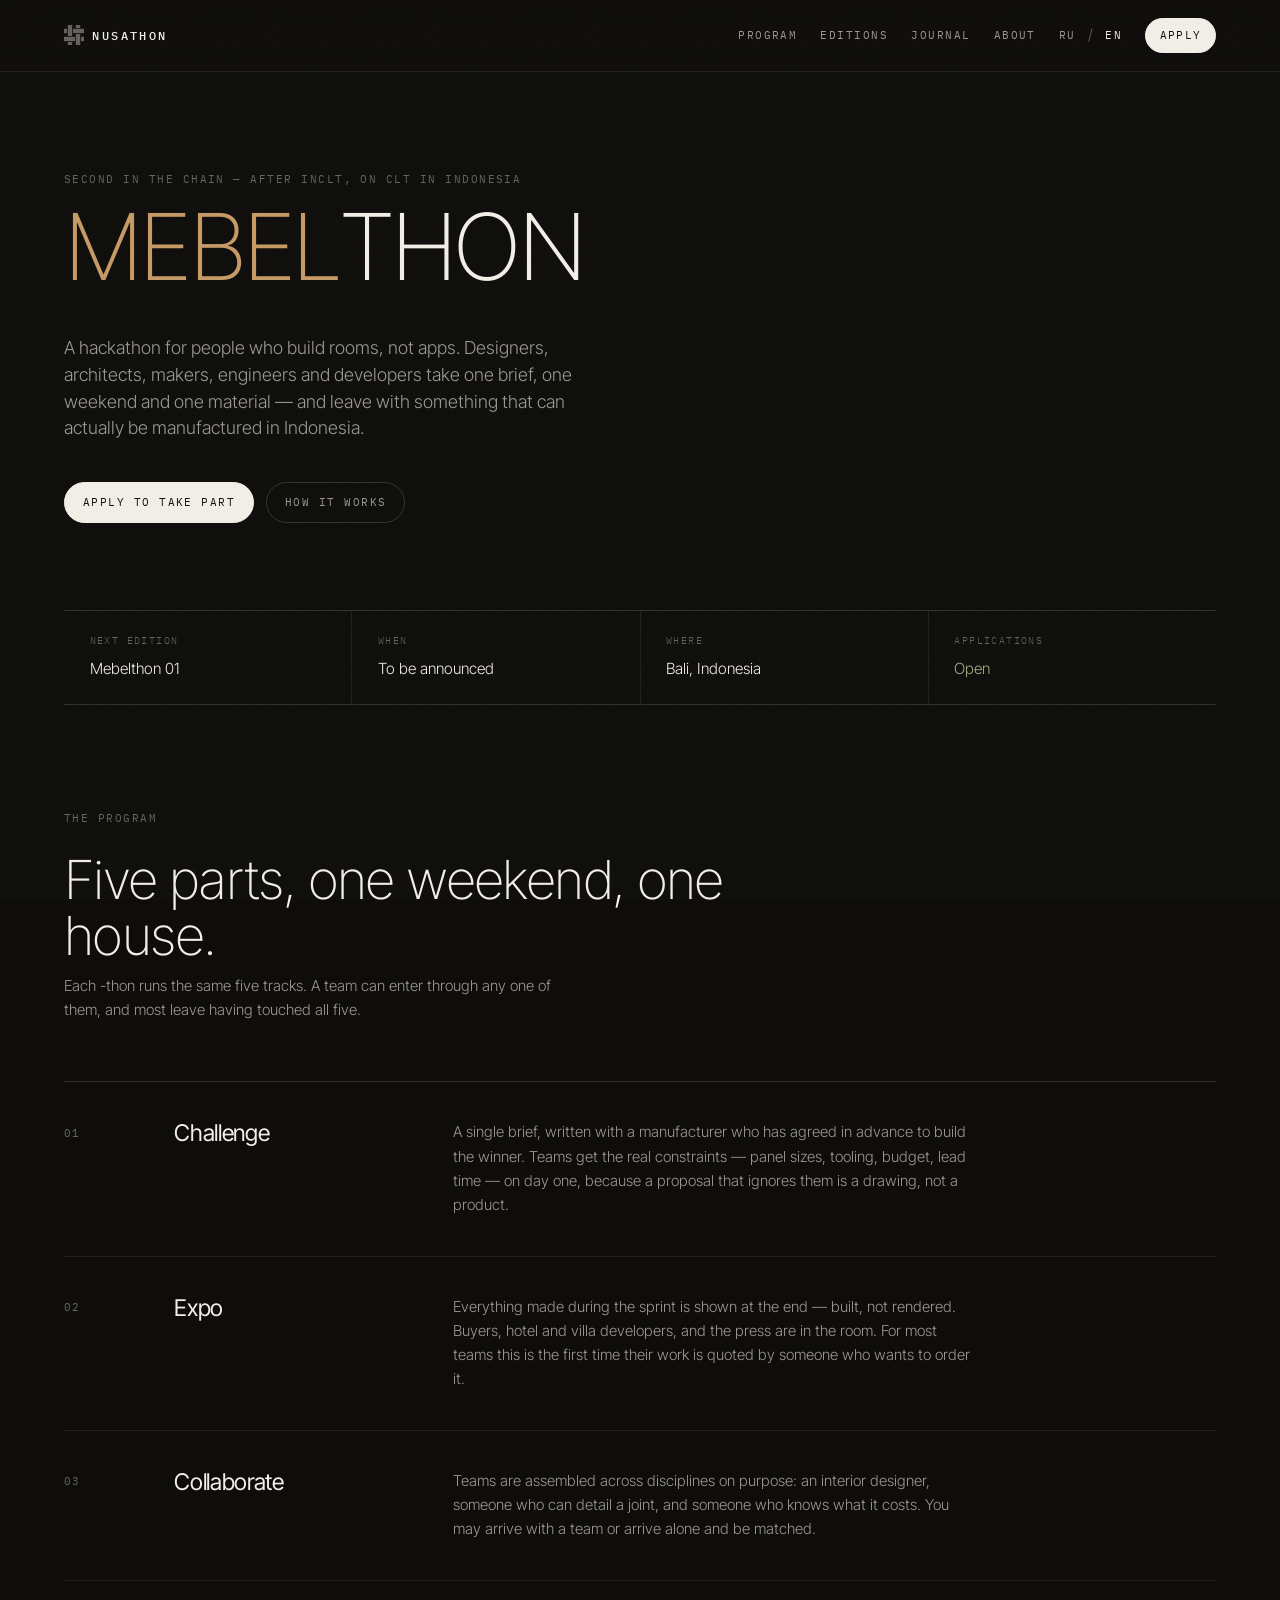
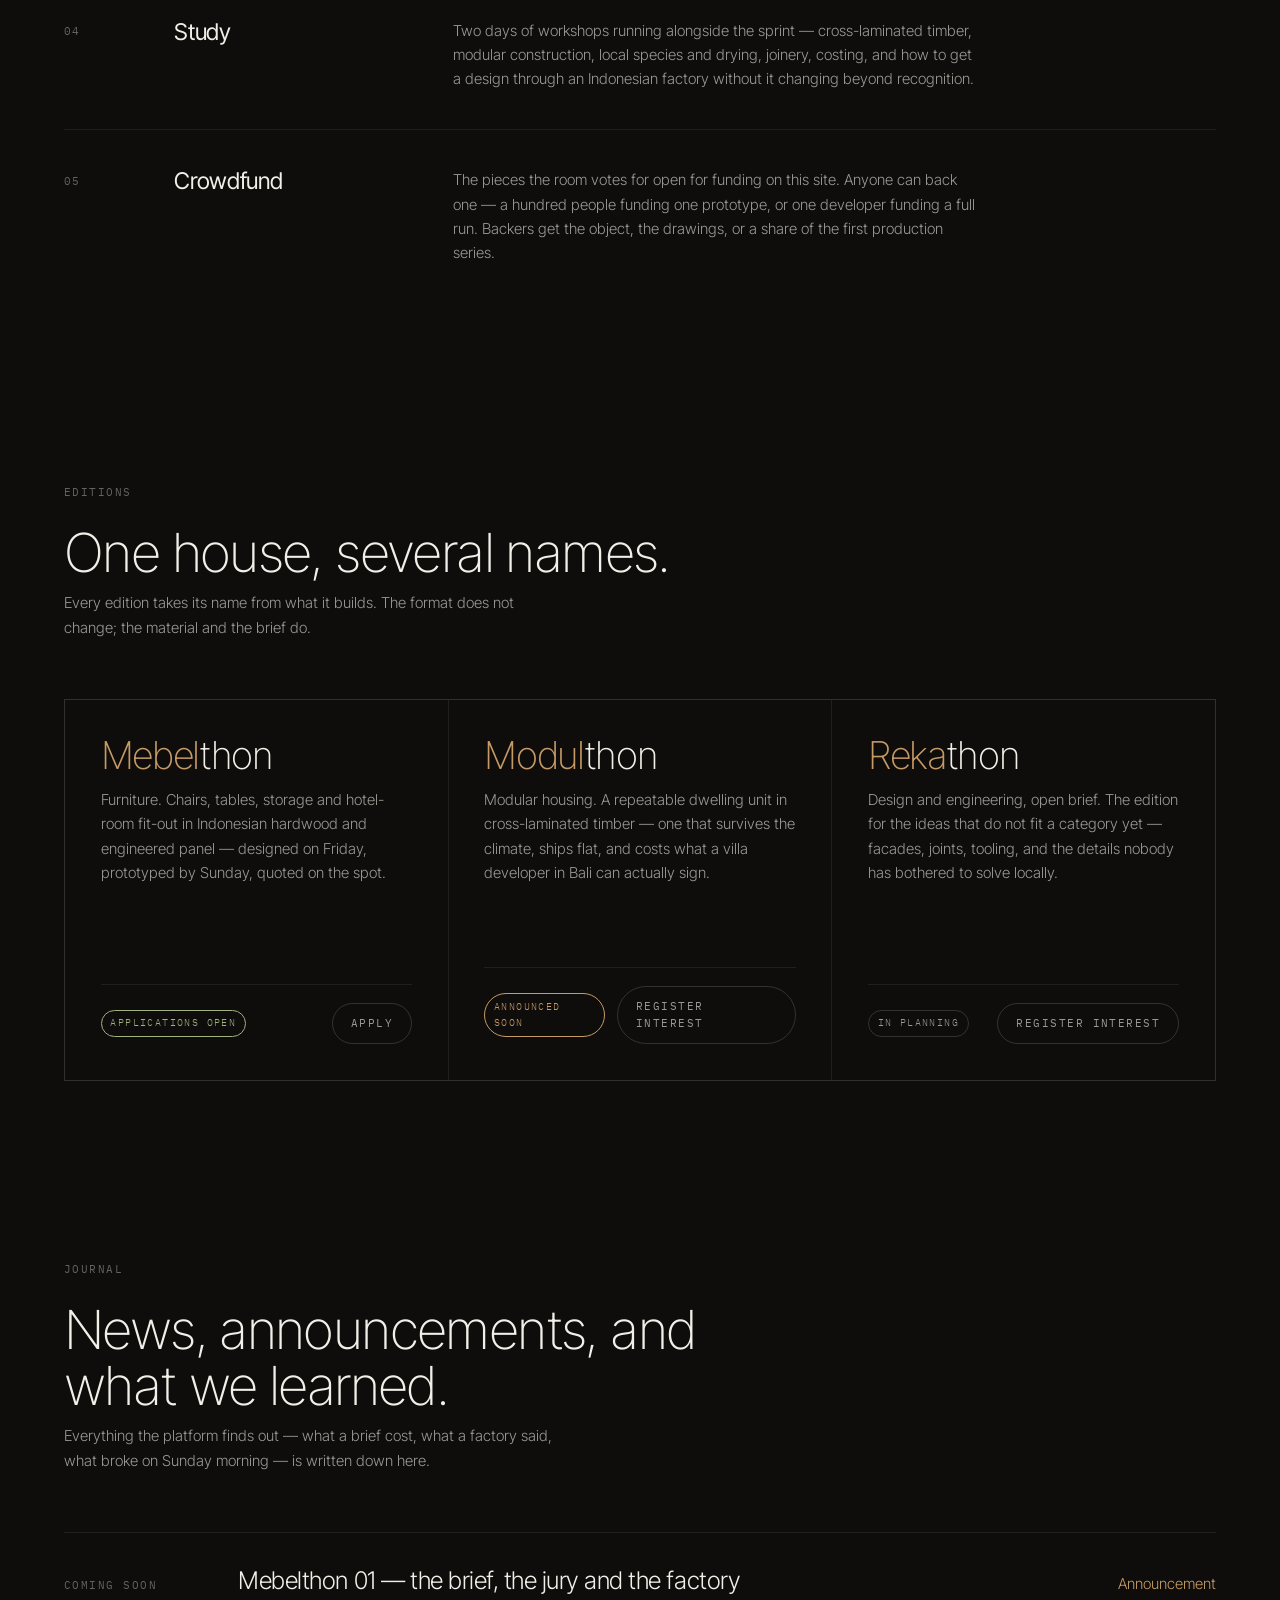
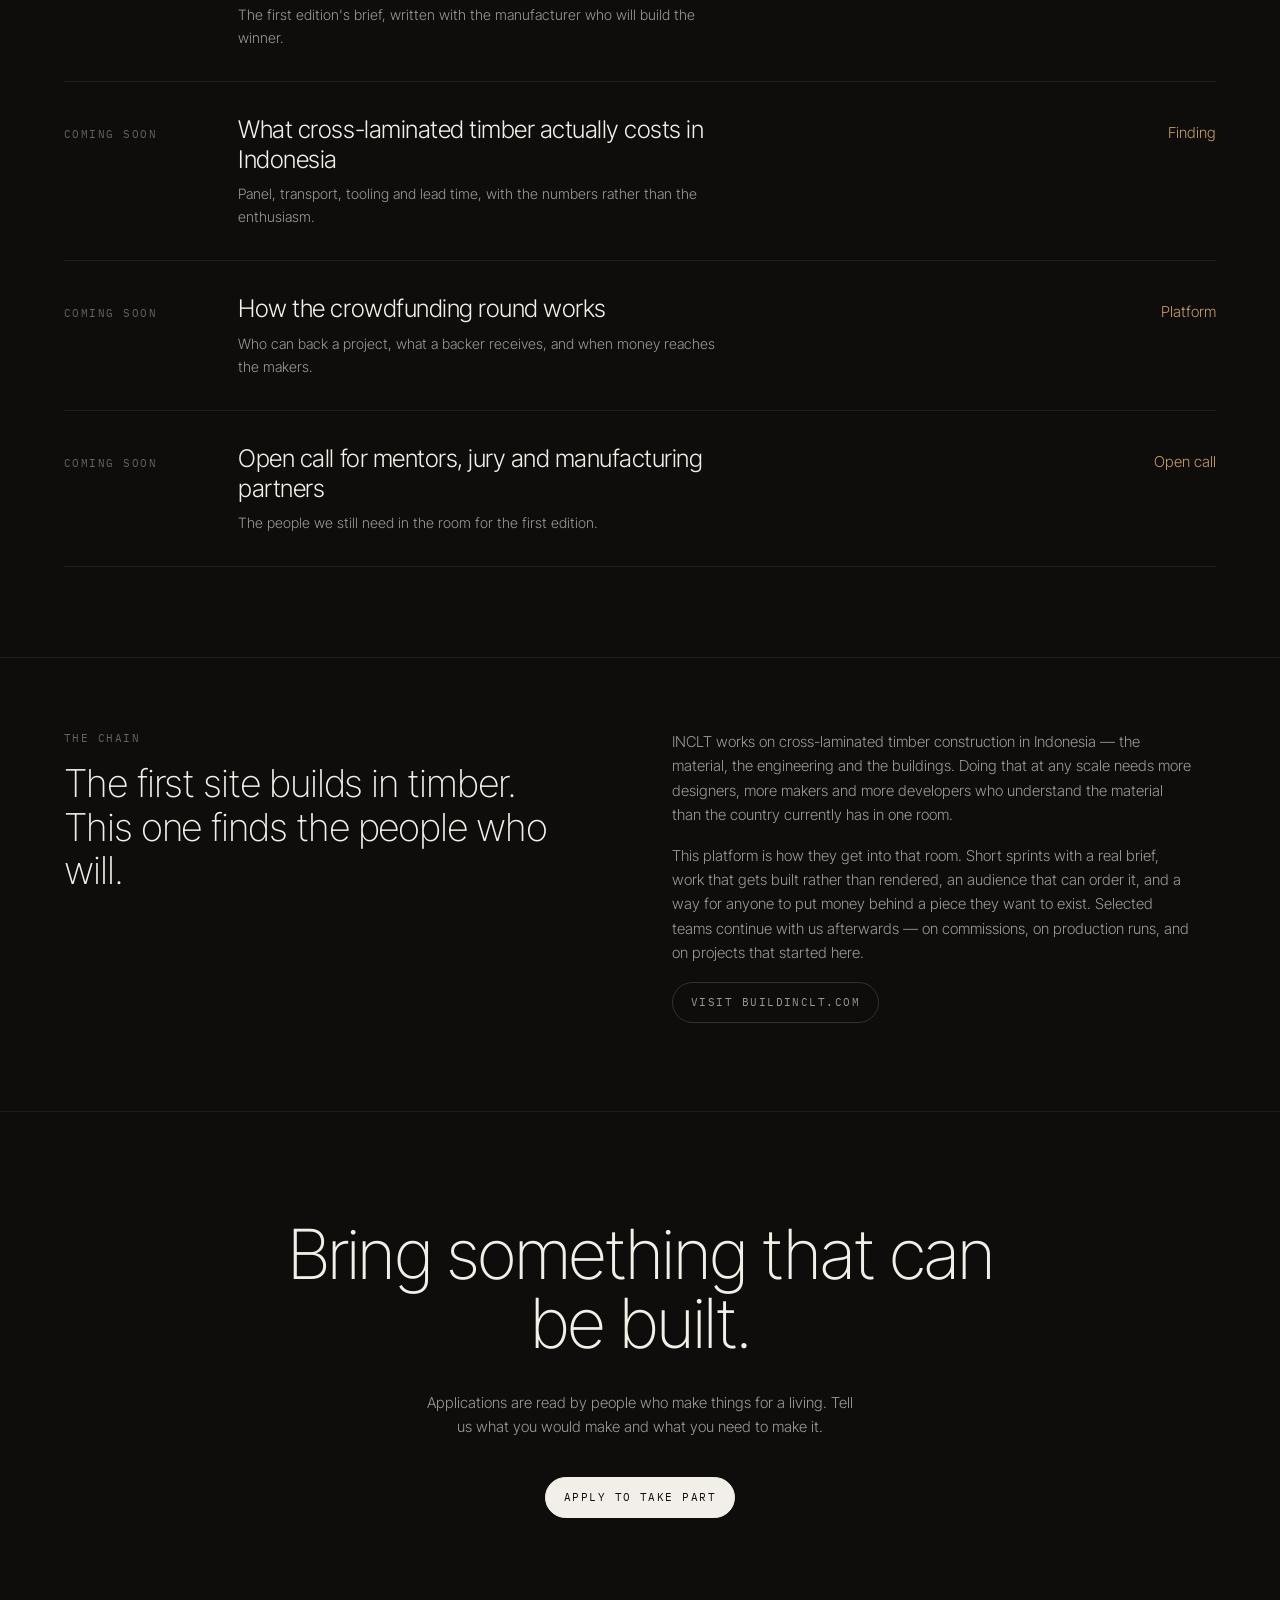
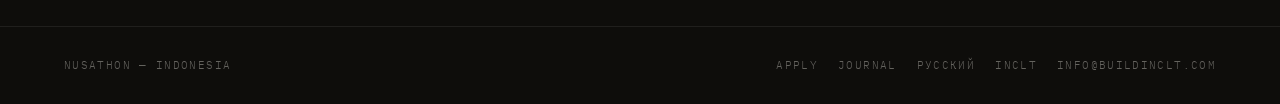
==== en/index.html @ 98cbd8c2 "Turn Nusathon into the portal, in Russian, on black The site stops being one event's landing page an" ====
<!doctype html>
<html lang="en">
<head>
<meta charset="utf-8">
<meta name="viewport" content="width=device-width, initial-scale=1">
<title>NUSATHON — build sprints for timber, furniture and modular housing in Indonesia</title>
<meta name="description" content="A platform where interior and exterior designers, architects, makers and developers meet for short, intense build sprints — Mebelthon, Modulthon, Rekathon — and crowdfund the winning ideas into production in Indonesia.">
<link rel="canonical" href="https://nusathon.com/en/">
<link rel="alternate" hreflang="ru" href="https://nusathon.com/">
<link rel="alternate" hreflang="en" href="https://nusathon.com/en/">
<meta property="og:locale" content="en_US">
<meta property="og:type" content="website">
<meta property="og:title" content="NUSATHON — build sprints for timber, furniture and modular housing in Indonesia">
<meta property="og:description" content="Challenge, expo, collaboration, study and crowdfunding, in one house. Second in the chain about CLT in Indonesia.">
<meta property="og:url" content="https://nusathon.com/en/">
<meta name="twitter:card" content="summary_large_image">
<link rel="icon" href="data:image/svg+xml,%3Csvg xmlns='http://www.w3.org/2000/svg' viewBox='0 0 100 100'%3E%3Crect width='100' height='100' fill='%230e0d0b'/%3E%3Cg fill='%23c69a65'%3E%3Crect x='0' y='19' width='15' height='22'/%3E%3Crect x='45' y='19' width='55' height='22'/%3E%3Crect x='0' y='59' width='55' height='22'/%3E%3Crect x='85' y='59' width='15' height='22'/%3E%3Crect x='19' y='0' width='22' height='55'/%3E%3Crect x='19' y='85' width='22' height='15'/%3E%3Crect x='59' y='0' width='22' height='15'/%3E%3Crect x='59' y='45' width='22' height='55'/%3E%3C/g%3E%3C/svg%3E">
<link rel="preconnect" href="https://fonts.googleapis.com">
<link rel="preconnect" href="https://fonts.gstatic.com" crossorigin>
<link rel="stylesheet" href="https://fonts.googleapis.com/css2?family=IBM+Plex+Mono:wght@400;500&family=Inter+Tight:wght@200;300;400&display=swap">
<link rel="stylesheet" href="../assets/style.css">
<script type="application/ld+json">
{
  "@context": "https://schema.org",
  "@type": "Organization",
  "name": "NUSATHON",
  "url": "https://nusathon.com/",
  "description": "Build sprints and a crowdfunding platform for timber, furniture and modular housing in Indonesia.",
  "areaServed": { "@type": "Country", "name": "Indonesia" }
}
</script>
</head>
<body>

<header class="head wrap">
  <a class="mark" href="./"><span class="mark__glyph" aria-hidden="true"></span><b>NUSATHON</b></a>
  <nav class="nav">
    <a href="#program">Program</a>
    <a href="#editions">Editions</a>
    <a href="#journal">Journal</a>
    <a href="#chain">About</a>
    <span class="langs"><a href="../">RU</a>&nbsp;/&nbsp;<a href="./" aria-current="page">EN</a></span>
    <a class="btn btn--solid" href="./apply.html">Apply</a>
  </nav>
</header>

<main>

  <section class="hero wrap limit">
    <span class="eyebrow">Second in the chain — after INCLT, on CLT in Indonesia</span>
    <h1 class="hero__title"><span class="hero__cycle" data-cycle>MEBEL</span>THON</h1>
    <p class="hero__lede">
      A hackathon for people who build rooms, not apps. Designers, architects,
      makers, engineers and developers take one brief, one weekend and one
      material — and leave with something that can actually be manufactured
      in Indonesia.
    </p>
    <div class="hero__acts">
      <a class="btn btn--solid" href="./apply.html">Apply to take part</a>
      <a class="btn btn--ghost" href="#program">How it works</a>
    </div>
  </section>

  <!-- Replace these four values before you publish. They are the only thing on
       the page a returning visitor checks, so a stale date costs more here than
       anywhere else on the site. -->
  <div class="wrap"><dl class="strip limit">
    <div><dt>Next edition</dt><dd>Mebelthon 01</dd></div>
    <div><dt>When</dt><dd>To be announced</dd></div>
    <div><dt>Where</dt><dd>Bali, Indonesia</dd></div>
    <div><dt>Applications</dt><dd class="live">Open</dd></div>
  </dl></div>

  <section class="sec wrap limit" id="program">
    <div class="sec__head">
      <span class="eyebrow">The program</span>
      <h2 class="sec__title">Five parts, one weekend, one house.</h2>
      <p class="sec__note">
        Each -thon runs the same five tracks. A team can enter through any one
        of them, and most leave having touched all five.
      </p>
    </div>

    <div class="rules">
      <article class="rule">
        <span class="rule__n">01</span>
        <h3 class="rule__name">Challenge</h3>
        <p class="rule__body">
          A single brief, written with a manufacturer who has agreed in advance
          to build the winner. Teams get the real constraints — panel sizes,
          tooling, budget, lead time — on day one, because a proposal that
          ignores them is a drawing, not a product.
        </p>
      </article>
      <article class="rule">
        <span class="rule__n">02</span>
        <h3 class="rule__name">Expo</h3>
        <p class="rule__body">
          Everything made during the sprint is shown at the end — built, not
          rendered. Buyers, hotel and villa developers, and the press are in the
          room. For most teams this is the first time their work is quoted by
          someone who wants to order it.
        </p>
      </article>
      <article class="rule">
        <span class="rule__n">03</span>
        <h3 class="rule__name">Collaborate</h3>
        <p class="rule__body">
          Teams are assembled across disciplines on purpose: an interior
          designer, someone who can detail a joint, and someone who knows what
          it costs. You may arrive with a team or arrive alone and be matched.
        </p>
      </article>
      <article class="rule">
        <span class="rule__n">04</span>
        <h3 class="rule__name">Study</h3>
        <p class="rule__body">
          Two days of workshops running alongside the sprint — cross-laminated
          timber, modular construction, local species and drying, joinery,
          costing, and how to get a design through an Indonesian factory
          without it changing beyond recognition.
        </p>
      </article>
      <article class="rule">
        <span class="rule__n">05</span>
        <h3 class="rule__name">Crowdfund</h3>
        <p class="rule__body">
          The pieces the room votes for open for funding on this site. Anyone
          can back one — a hundred people funding one prototype, or one
          developer funding a full run. Backers get the object, the drawings,
          or a share of the first production series.
        </p>
      </article>
    </div>
  </section>

  <section class="sec wrap limit" id="editions">
    <div class="sec__head">
      <span class="eyebrow">Editions</span>
      <h2 class="sec__title">One house, several names.</h2>
      <p class="sec__note">
        Every edition takes its name from what it builds. The format does not
        change; the material and the brief do.
      </p>
    </div>

    <div class="eds">
      <article class="ed">
        <h3 class="ed__name"><em>Mebel</em>thon</h3>
        <p class="ed__body">
          Furniture. Chairs, tables, storage and hotel-room fit-out in
          Indonesian hardwood and engineered panel — designed on Friday,
          prototyped by Sunday, quoted on the spot.
        </p>
        <div class="ed__foot">
          <span class="state state--open">Applications open</span>
          <a class="btn btn--ghost" href="./apply.html">Apply</a>
        </div>
      </article>

      <article class="ed">
        <h3 class="ed__name"><em>Modul</em>thon</h3>
        <p class="ed__body">
          Modular housing. A repeatable dwelling unit in cross-laminated timber
          — one that survives the climate, ships flat, and costs what a villa
          developer in Bali can actually sign.
        </p>
        <div class="ed__foot">
          <span class="state state--soon">Announced soon</span>
          <a class="btn btn--ghost" href="./apply.html">Register interest</a>
        </div>
      </article>

      <article class="ed">
        <h3 class="ed__name"><em>Reka</em>thon</h3>
        <p class="ed__body">
          Design and engineering, open brief. The edition for the ideas that do
          not fit a category yet — facades, joints, tooling, and the details
          nobody has bothered to solve locally.
        </p>
        <div class="ed__foot">
          <span class="state">In planning</span>
          <a class="btn btn--ghost" href="./apply.html">Register interest</a>
        </div>
      </article>
    </div>
  </section>

  <section class="sec wrap limit" id="journal">
    <div class="sec__head">
      <span class="eyebrow">Journal</span>
      <h2 class="sec__title">News, announcements, and what we learned.</h2>
      <p class="sec__note">
        Everything the platform finds out — what a brief cost, what a factory
        said, what broke on Sunday morning — is written down here.
      </p>
    </div>

    <!-- PLACEHOLDER ENTRIES. These are written to show the shape of the feed,
         not to report anything that happened. Replace every one of them with a
         real post before the site goes public. -->
    <div class="posts">
      <a class="post" href="#">
        <span class="post__date mono">Coming soon</span>
        <span>
          <h3 class="post__title">Mebelthon 01 — the brief, the jury and the factory</h3>
          <p class="post__sum">The first edition's brief, written with the manufacturer who will build the winner.</p>
        </span>
        <span class="post__tag">Announcement</span>
      </a>
      <a class="post" href="#">
        <span class="post__date mono">Coming soon</span>
        <span>
          <h3 class="post__title">What cross-laminated timber actually costs in Indonesia</h3>
          <p class="post__sum">Panel, transport, tooling and lead time, with the numbers rather than the enthusiasm.</p>
        </span>
        <span class="post__tag">Finding</span>
      </a>
      <a class="post" href="#">
        <span class="post__date mono">Coming soon</span>
        <span>
          <h3 class="post__title">How the crowdfunding round works</h3>
          <p class="post__sum">Who can back a project, what a backer receives, and when money reaches the makers.</p>
        </span>
        <span class="post__tag">Platform</span>
      </a>
      <a class="post" href="#">
        <span class="post__date mono">Coming soon</span>
        <span>
          <h3 class="post__title">Open call for mentors, jury and manufacturing partners</h3>
          <p class="post__sum">The people we still need in the room for the first edition.</p>
        </span>
        <span class="post__tag">Open call</span>
      </a>
    </div>
  </section>

  <section class="chain wrap limit" id="chain">
    <div>
      <span class="eyebrow">The chain</span>
      <p class="chain__q">
        The first site builds in timber. This one finds the people who will.
      </p>
    </div>
    <div>
      <p>
        INCLT works on cross-laminated timber construction in Indonesia — the
        material, the engineering and the buildings. Doing that at any scale
        needs more designers, more makers and more developers who understand
        the material than the country currently has in one room.
      </p>
      <p>
        This platform is how they get into that room. Short sprints with a real
        brief, work that gets built rather than rendered, an audience that can
        order it, and a way for anyone to put money behind a piece they want to
        exist. Selected teams continue with us afterwards — on commissions,
        on production runs, and on projects that started here.
      </p>
      <p><a class="btn btn--ghost" href="https://buildinclt.com" rel="noopener">Visit buildinclt.com</a></p>
    </div>
  </section>

  <section class="call wrap limit">
    <h2>Bring something that can be built.</h2>
    <p>
      Applications are read by people who make things for a living. Tell us what
      you would make and what you need to make it.
    </p>
    <a class="btn btn--solid" href="./apply.html">Apply to take part</a>
  </section>

</main>

<footer class="foot wrap limit">
  <span>NUSATHON — Indonesia</span>
  <nav>
    <a href="./apply.html">Apply</a>
    <a href="#journal">Journal</a>
    <a href="../">Русский</a>
    <a href="https://buildinclt.com" rel="noopener">INCLT</a>
    <a href="mailto:info@buildinclt.com">info@buildinclt.com</a>
  </nav>
</footer>

<script src="../assets/app.js" defer></script>
</body>
</html>
---- assets/style.css ----
/* =============================================================================
   NUSATHON — портал оператора CLT-панелей.

   Тёмная схема не ради моды: страница держится на фотографии материала и
   построек, а снимок на чёрном поле читается как в галерее — глазу не с чем
   его сравнивать, кроме него самого. Отсюда же скупость всего остального:
   одна древесная краска, волосяные линейки, никаких заливок и теней.

   Токены семантические: --ground это то, на чём лежит страница, --fg то, чем
   по нему написано. Инвертировать тему целиком — правка восьми значений
   здесь, а не поиск цветов по файлу.

   Сборки нет. Один файл обслуживает и русский портал, и английские страницы
   в /en/, поэтому компоненты именованы по роли, а не по странице.
   ========================================================================== */

:root {
  --ground:   #0e0d0b;   /* тёплый чёрный, не синий: рядом с деревом */
  --ground-2: #17150f;   /* подложка карточек и полос */
  --ground-3: #201d16;   /* наведение */
  --fg:       #f2efe8;
  --wood:     #c69a65;   /* та же краска, что у INCLT */
  --wood-2:   #8e613d;
  --leaf:     #9fb27f;

  --muted:    rgba(242, 239, 232, 0.62);
  --muted-2:  rgba(242, 239, 232, 0.38);
  --line:     rgba(242, 239, 232, 0.16);
  --line-2:   rgba(242, 239, 232, 0.08);

  --mono: "IBM Plex Mono", ui-monospace, SFMono-Regular, monospace;
  --sans: "Inter Tight", -apple-system, BlinkMacSystemFont, system-ui, sans-serif;

  --gut: clamp(20px, 5vw, 88px);
  --ease: cubic-bezier(0.22, 1, 0.36, 1);
}

*, *::before, *::after { box-sizing: border-box; }
[hidden] { display: none !important; }

html { scroll-behavior: smooth; }
@media (prefers-reduced-motion: reduce) { html { scroll-behavior: auto; } }

body {
  margin: 0;
  background: var(--ground);
  color: var(--fg);
  font-family: var(--sans);
  font-weight: 300;
  font-size: clamp(15px, 1.05vw, 17px);
  line-height: 1.62;
  -webkit-font-smoothing: antialiased;
  text-rendering: optimizeLegibility;
}

/* Зерно. На чёрном оно не текстура, а то, что мешает полю выглядеть
   напечатанным — ровно настолько, чтобы это не читалось как приём. */
body::after {
  content: "";
  position: fixed;
  inset: 0;
  z-index: 100;
  pointer-events: none;
  opacity: 0.035;
  background-image: url("data:image/svg+xml,%3Csvg xmlns='http://www.w3.org/2000/svg' width='160' height='160'%3E%3Cfilter id='n'%3E%3CfeTurbulence type='fractalNoise' baseFrequency='.8 .8' numOctaves='2' seed='11'/%3E%3C/filter%3E%3Crect width='100%25' height='100%25' filter='url(%23n)'/%3E%3C/svg%3E");
}

img { max-width: 100%; display: block; }
a { color: inherit; }
button, input, textarea, select { font: inherit; color: inherit; }
::selection { background: var(--wood); color: var(--ground); }
:focus-visible { outline: 2px solid var(--wood); outline-offset: 4px; }

/* ── общие атомы ────────────────────────────────────────────────────────── */

.mono, .eyebrow, .btn, .nav a, .kicker, .meta, .label, .rule__n, .langs a {
  font-family: var(--mono);
  font-size: 10.5px;
  font-weight: 400;
  letter-spacing: 0.14em;
  text-transform: uppercase;
}

.eyebrow { color: var(--muted-2); display: block; margin: 0 0 1.4em; }

.wrap { padding-inline: var(--gut); }
.limit { max-width: 1320px; margin-inline: auto; }

.btn {
  display: inline-flex;
  align-items: center;
  gap: 0.7em;
  padding: 1.05em 1.7em;
  border: 1px solid var(--fg);
  border-radius: 999px;
  background: none;
  color: var(--fg);
  text-decoration: none;
  cursor: pointer;
  transition: background 0.4s var(--ease), color 0.4s var(--ease),
              border-color 0.4s var(--ease), transform 0.4s var(--ease);
}
.btn:hover { transform: translateY(-2px); }
.btn--solid { background: var(--fg); color: var(--ground); }
.btn--solid:hover { background: var(--wood); border-color: var(--wood); color: var(--ground); }
.btn--ghost { border-color: var(--line); color: var(--muted); }
.btn--ghost:hover { border-color: var(--fg); color: var(--fg); }

/* ── шапка ──────────────────────────────────────────────────────────────── */

.head {
  position: sticky;
  top: 0;
  z-index: 50;
  display: flex;
  align-items: center;
  justify-content: space-between;
  gap: 24px;
  padding-block: 18px;
  background: color-mix(in srgb, var(--ground) 86%, transparent);
  backdrop-filter: blur(14px);
  border-bottom: 1px solid var(--line-2);
}

.mark {
  display: inline-flex;
  align-items: center;
  gap: 0.7em;
  text-decoration: none;
  font-family: var(--mono);
  font-size: 12px;
  letter-spacing: 0.2em;
  text-transform: uppercase;
}
/* Знак берёт цвет из текста через маску: сам файл раскрашивать не нужно, и
   один и тот же logo.svg работает на любом фоне. */
.mark__glyph {
  width: 20px;
  height: 20px;
  flex: none;
  background: currentColor;
  -webkit-mask: url("./logo.svg") center / contain no-repeat;
          mask: url("./logo.svg") center / contain no-repeat;
}
.mark b { font-weight: 500; }
.mark span { color: var(--muted-2); letter-spacing: 0.14em; }

.nav { display: flex; align-items: center; gap: clamp(12px, 1.8vw, 28px); }
.nav a { color: var(--muted); text-decoration: none; transition: color 0.3s var(--ease); }
.nav a:hover { color: var(--fg); }
.nav a.btn { padding: 0.75em 1.25em; }
.nav a.btn--solid { color: var(--ground); }
.nav a.btn--solid:hover { color: var(--ground); }
.nav a.btn--ghost:hover { color: var(--fg); }
@media (max-width: 860px) { .nav > a:not(.btn) { display: none; } }

.langs { display: inline-flex; align-items: center; gap: 0.55em; color: var(--muted-2); }
.langs a { text-decoration: none; }
.langs a[aria-current] { color: var(--fg); }

/* ── герой ──────────────────────────────────────────────────────────────── */

.hero { padding-block: clamp(56px, 11vh, 130px) clamp(44px, 8vh, 100px); }

.hero__title {
  margin: 0;
  font-weight: 200;
  font-size: clamp(38px, 7.2vw, 112px);
  line-height: 0.98;
  letter-spacing: -0.04em;
  max-width: 17ch;
}
.hero__title em { font-style: normal; color: var(--wood); }

/* Половина слова, которая меняется: -THON стоит, к нему приставляется всё
   остальное. */
.hero__cycle {
  display: inline-block;
  color: var(--wood);
  transition: opacity 0.4s var(--ease), transform 0.4s var(--ease);
}
.hero__cycle[data-out] { opacity: 0; transform: translateY(-0.12em); }

.hero__lede {
  max-width: 52ch;
  margin: clamp(26px, 3.6vw, 42px) 0 0;
  font-size: clamp(16px, 1.4vw, 21px);
  line-height: 1.5;
  color: var(--muted);
}
.hero__acts { display: flex; flex-wrap: wrap; gap: 12px; margin-top: clamp(26px, 3.2vw, 40px); }

/* ── полоса фактов и анонса ─────────────────────────────────────────────── */

.strip {
  display: grid;
  grid-template-columns: repeat(auto-fit, minmax(170px, 1fr));
  gap: 1px;
  background: var(--line-2);
  border-block: 1px solid var(--line-2);
}
.strip > div { background: var(--ground); padding: 22px clamp(16px, 2vw, 28px); }
.strip dt { margin: 0 0 8px; font-family: var(--mono); font-size: 10px;
            letter-spacing: 0.14em; text-transform: uppercase; color: var(--muted-2); }
.strip dd { margin: 0; font-size: clamp(15px, 1.2vw, 18px); }
.strip .live { color: var(--leaf); }

/* ── секции ─────────────────────────────────────────────────────────────── */

.sec { padding-block: clamp(60px, 10vh, 140px); }
.sec--tight { padding-block: clamp(44px, 7vh, 90px); }
.sec__head { display: grid; gap: 10px; margin-bottom: clamp(32px, 4.6vw, 60px); }
.sec__title {
  margin: 0;
  font-weight: 200;
  font-size: clamp(28px, 4.2vw, 58px);
  line-height: 1.04;
  letter-spacing: -0.03em;
  max-width: 22ch;
}
.sec__title em { font-style: normal; color: var(--wood); }
.sec__note { margin: 0; max-width: 56ch; color: var(--muted); }

/* ── числа ──────────────────────────────────────────────────────────────── */

.figs {
  display: grid;
  grid-template-columns: repeat(auto-fit, minmax(min(100%, 240px), 1fr));
  gap: 1px;
  background: var(--line-2);
  border: 1px solid var(--line-2);
}
.fig { background: var(--ground); padding: clamp(24px, 3vw, 38px); }
.fig__n {
  margin: 0;
  font-weight: 200;
  /* Диапазон вроде «0,7–0,9 т CO₂e» — самое длинное, что сюда попадает;
     размер подобран так, чтобы он не переносился в узкой колонке. */
  font-size: clamp(28px, 3vw, 42px);
  line-height: 1.05;
  letter-spacing: -0.035em;
  color: var(--wood);
}
.fig__n small { font-size: 0.42em; letter-spacing: 0.02em; color: var(--muted);
                margin-left: 0.4em; white-space: nowrap; }
.fig__t { margin: 14px 0 0; color: var(--muted); font-size: 0.95em; }

/* Оговорка под числами. Она обязана быть заметной: цифры без неё врут. */
.caveat {
  margin: 22px 0 0;
  padding-left: 16px;
  border-left: 2px solid var(--wood-2);
  color: var(--muted);
  font-size: 0.95em;
  max-width: 72ch;
}
.caveat b { font-weight: 400; color: var(--fg); }

/* ── нумерованные пункты ────────────────────────────────────────────────── */

.rules { display: grid; gap: 1px; background: var(--line-2); border-top: 1px solid var(--line-2); }
.rule {
  display: grid;
  grid-template-columns: 4.5rem minmax(0, 15rem) minmax(0, 1fr);
  gap: clamp(14px, 3vw, 46px);
  align-items: start;
  background: var(--ground);
  padding-block: clamp(22px, 3.2vw, 38px);
  transition: background 0.5s var(--ease);
}
.rule:hover { background: var(--ground-2); }
.rule__n { color: var(--muted-2); padding-top: 0.42em; }
.rule__name { margin: 0; font-weight: 400; font-size: clamp(18px, 1.8vw, 26px);
              letter-spacing: -0.015em; line-height: 1.2; }
.rule__body { margin: 0; color: var(--muted); max-width: 58ch; }
@media (max-width: 760px) {
  .rule { grid-template-columns: 3rem minmax(0, 1fr); }
  .rule__body { grid-column: 2; }
}

/* ── галерея ────────────────────────────────────────────────────────────── */

.shots {
  display: grid;
  grid-template-columns: repeat(4, minmax(0, 1fr));
  gap: clamp(10px, 1.2vw, 18px);
}
@media (max-width: 1000px) { .shots { grid-template-columns: repeat(3, minmax(0, 1fr)); } }
@media (max-width: 700px)  { .shots { grid-template-columns: repeat(2, minmax(0, 1fr)); } }
.shot {
  position: relative;
  aspect-ratio: 4 / 5;
  overflow: hidden;
  background: var(--ground-2);
  border: 1px solid var(--line-2);
}
.shot img { width: 100%; height: 100%; object-fit: cover;
            transition: transform 1.1s var(--ease), opacity 0.6s var(--ease); }
.shot:hover img { transform: scale(1.035); }

/* Пока снимка нет, рамка честно говорит, чего в ней не хватает, — это лучше
   серого прямоугольника и несравнимо лучше чужой стоковой фотографии. */
.shot__slot {
  position: absolute;
  inset: 0;
  display: grid;
  align-content: end;
  gap: 6px;
  padding: clamp(16px, 2vw, 26px);
  font-family: var(--mono);
  font-size: 10px;
  letter-spacing: 0.14em;
  text-transform: uppercase;
  color: var(--muted-2);
}
.shot__slot::before {
  content: "";
  position: absolute;
  inset: 12px;
  border: 1px dashed var(--line-2);
}
.shot__cap { position: relative; }

/* ── издания ────────────────────────────────────────────────────────────── */

.eds { display: grid; grid-template-columns: repeat(auto-fit, minmax(min(100%, 280px), 1fr));
       gap: 1px; background: var(--line-2); border: 1px solid var(--line-2); }
.ed { background: var(--ground); padding: clamp(24px, 2.8vw, 38px); display: flex;
      flex-direction: column; gap: 14px; min-height: clamp(280px, 32vw, 380px);
      transition: background 0.5s var(--ease); }
.ed:hover { background: var(--ground-2); }
.ed__name { margin: 0; font-weight: 200; font-size: clamp(25px, 3vw, 40px);
            letter-spacing: -0.035em; line-height: 1; }
.ed__name em { font-style: normal; color: var(--wood); }
.ed__body { margin: 0; color: var(--muted); }
.ed__foot { margin-top: auto; display: flex; align-items: center; justify-content: space-between;
            gap: 12px; padding-top: 18px; border-top: 1px solid var(--line-2); }
.state { font-family: var(--mono); font-size: 10px; letter-spacing: 0.14em;
         text-transform: uppercase; padding: 0.45em 0.85em; border-radius: 999px;
         border: 1px solid var(--line); color: var(--muted); }
.state--open { border-color: var(--leaf); color: var(--leaf); }
.state--soon { border-color: var(--wood); color: var(--wood); }

/* ── лента ──────────────────────────────────────────────────────────────── */

.posts { border-top: 1px solid var(--line-2); }
.post {
  display: grid;
  grid-template-columns: 8.5rem minmax(0, 1fr) 7rem;
  gap: clamp(14px, 3vw, 44px);
  align-items: baseline;
  padding-block: clamp(20px, 2.8vw, 32px);
  border-bottom: 1px solid var(--line-2);
  text-decoration: none;
  transition: padding-left 0.45s var(--ease), background 0.45s var(--ease);
}
.post:hover { padding-left: 14px; background: var(--ground-2); }
.post__date { color: var(--muted-2); }
.post__title { margin: 0; font-weight: 300; font-size: clamp(18px, 1.9vw, 27px);
                line-height: 1.24; letter-spacing: -0.02em; max-width: 36ch; }
.post__sum { margin: 8px 0 0; color: var(--muted); max-width: 62ch; font-size: 0.95em; }
.post__tag { color: var(--wood); text-align: right; }
@media (max-width: 860px) {
  .post { grid-template-columns: minmax(0, 1fr); gap: 8px; }
  .post__tag { text-align: left; }
}

/* ── цепочка / текстовый разворот ───────────────────────────────────────── */

.chain {
  display: grid;
  grid-template-columns: repeat(auto-fit, minmax(min(100%, 320px), 1fr));
  gap: clamp(24px, 5vw, 80px);
  align-items: start;
  padding-block: clamp(52px, 8vh, 110px);
  border-top: 1px solid var(--line-2);
}
.chain p { margin: 0 0 1.1em; color: var(--muted); max-width: 58ch; }
.chain p.chain__q { margin: 0; font-weight: 200; font-size: clamp(23px, 3vw, 42px);
            line-height: 1.14; letter-spacing: -0.028em; color: var(--fg); max-width: 22ch; }

/* ── призыв ─────────────────────────────────────────────────────────────── */

.call { padding-block: clamp(64px, 12vh, 160px); text-align: center; border-top: 1px solid var(--line-2); }
.call h2 { margin: 0 auto; font-weight: 200; font-size: clamp(30px, 5.4vw, 84px);
           line-height: 1; letter-spacing: -0.04em; max-width: 18ch; }
.call h2 em { font-style: normal; color: var(--wood); }
.call p { margin: clamp(20px, 3vw, 32px) auto 0; color: var(--muted); max-width: 48ch; }
.call .btn { margin-top: clamp(24px, 3.2vw, 38px); }

/* ── подвал ─────────────────────────────────────────────────────────────── */

.foot {
  display: flex; flex-wrap: wrap; gap: 18px 40px;
  align-items: center; justify-content: space-between;
  padding-block: 30px; border-top: 1px solid var(--line-2);
  font-family: var(--mono); font-size: 10.5px; letter-spacing: 0.13em;
  text-transform: uppercase; color: var(--muted-2);
}
.foot a { text-decoration: none; transition: color 0.3s var(--ease); }
.foot a:hover { color: var(--fg); }
.foot nav { display: flex; flex-wrap: wrap; gap: 20px; }

/* ── страница заявки ────────────────────────────────────────────────────── */

.apply { display: grid; grid-template-columns: minmax(0, 0.85fr) minmax(0, 1.15fr);
         gap: clamp(40px, 7vw, 120px); padding-block: clamp(46px, 8vh, 100px) clamp(56px, 9vh, 130px); }
@media (max-width: 900px) { .apply { grid-template-columns: minmax(0, 1fr); } }

.aside { position: sticky; top: 104px; align-self: start; }
@media (max-width: 900px) { .aside { position: static; } }
.aside h1 { margin: 0; font-weight: 200; font-size: clamp(32px, 4.8vw, 68px);
            line-height: 1; letter-spacing: -0.04em; }
.aside p { color: var(--muted); max-width: 42ch; }
.aside__after { margin-top: clamp(28px, 3.6vw, 46px); padding-top: 22px; border-top: 1px solid var(--line-2); }
.aside__after ol { margin: 0; padding: 0; list-style: none; counter-reset: step; }
.aside__after li { counter-increment: step; display: grid; grid-template-columns: 2.6rem 1fr;
                   gap: 12px; padding-block: 12px; border-bottom: 1px solid var(--line-2);
                   color: var(--muted); font-size: 0.95em; }
.aside__after li::before { content: "0" counter(step); font-family: var(--mono); font-size: 10px;
                           letter-spacing: 0.14em; color: var(--muted-2); padding-top: 0.35em; }

/* Поля без рамок: подчёркивание и есть весь элемент управления — от этого
   длинная форма читается как бланк, а не как программа. */
.form { display: grid; gap: clamp(22px, 3vw, 34px); }
.field { display: grid; gap: 8px; }
.field > label, .label { color: var(--muted-2); }
.field input, .field textarea, .field select {
  width: 100%;
  padding: 0.7em 0;
  border: 0;
  border-bottom: 1px solid var(--line);
  background: none;
  border-radius: 0;
  font-size: clamp(16px, 1.25vw, 19px);
  font-weight: 300;
  transition: border-color 0.35s var(--ease);
}
.field select { appearance: none; cursor: pointer;
  background: url("data:image/svg+xml,%3Csvg xmlns='http://www.w3.org/2000/svg' width='11' height='7'%3E%3Cpath d='M1 1l4.5 4.5L10 1' fill='none' stroke='%23f2efe8' stroke-width='1.2'/%3E%3C/svg%3E")
              no-repeat right 2px center; }
.field select option { background: var(--ground-2); color: var(--fg); }
.field textarea { resize: vertical; min-height: 5.4em; line-height: 1.5; }
.field input:focus, .field textarea:focus, .field select:focus {
  outline: none; border-bottom-color: var(--wood);
}
.field input::placeholder, .field textarea::placeholder { color: var(--muted-2); }
.field__hint { font-size: 0.86em; color: var(--muted-2); }

.pair { display: grid; grid-template-columns: 1fr 1fr; gap: clamp(18px, 2.5vw, 34px); }
@media (max-width: 620px) { .pair { grid-template-columns: 1fr; } }

.checks { display: flex; flex-wrap: wrap; gap: 8px; }
/* Настоящий чекбокс спрятан внутри своей же метки: без позиционированного
   родителя он уезжает в угол страницы во всю ширину и тянет за собой
   горизонтальную прокрутку. */
.check { position: relative; display: inline-block; }
.check input { position: absolute; inset: 0; width: 100%; height: 100%;
               opacity: 0; margin: 0; pointer-events: none; }
.check span {
  display: inline-block; padding: 0.6em 1.05em; border: 1px solid var(--line);
  border-radius: 999px; cursor: pointer; color: var(--muted);
  font-family: var(--mono); font-size: 10.5px; letter-spacing: 0.13em; text-transform: uppercase;
  transition: border-color 0.3s var(--ease), color 0.3s var(--ease), background 0.3s var(--ease);
}
.check input:checked + span { border-color: var(--fg); background: var(--fg); color: var(--ground); }
.check input:focus-visible + span { outline: 2px solid var(--wood); outline-offset: 3px; }

.form__foot { display: flex; flex-wrap: wrap; align-items: center; gap: 18px;
              padding-top: 12px; border-top: 1px solid var(--line-2); }
.form__note { margin: 0; color: var(--muted-2); font-size: 0.86em; max-width: 42ch; }
.form__status { margin: 0; min-height: 1.4em; color: var(--leaf); font-size: 0.92em; }
.form__status[data-error] { color: #d98b6a; }
.btn[disabled] { opacity: 0.45; pointer-events: none; }

.done { display: grid; gap: 18px; align-content: start; padding-top: clamp(20px, 4vw, 40px); }
.done h2 { margin: 0; font-weight: 200; font-size: clamp(28px, 3.8vw, 50px);
           letter-spacing: -0.03em; line-height: 1.04; }
.done p { margin: 0; color: var(--muted); max-width: 48ch; }

@media (prefers-reduced-motion: reduce) {
  *, *::before, *::after { transition-duration: 0.01ms !important; animation-duration: 0.01ms !important; }
}
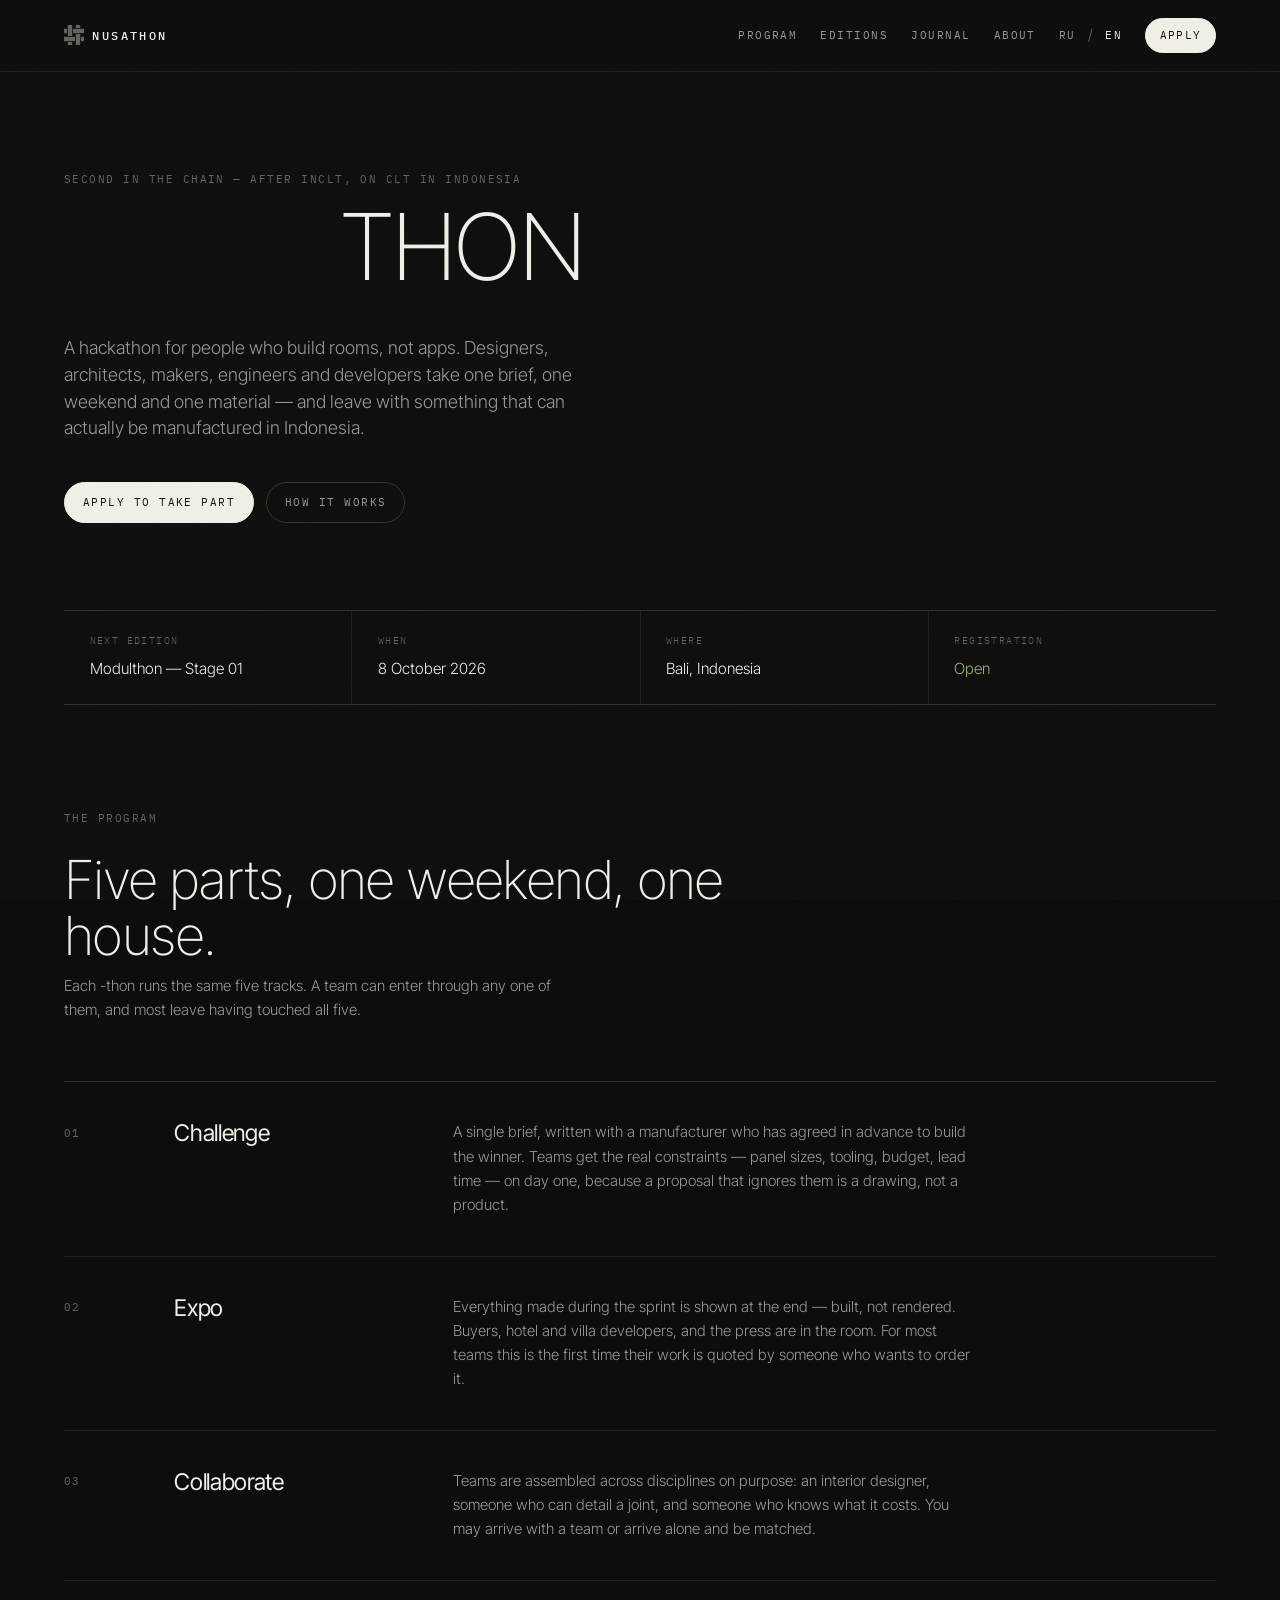
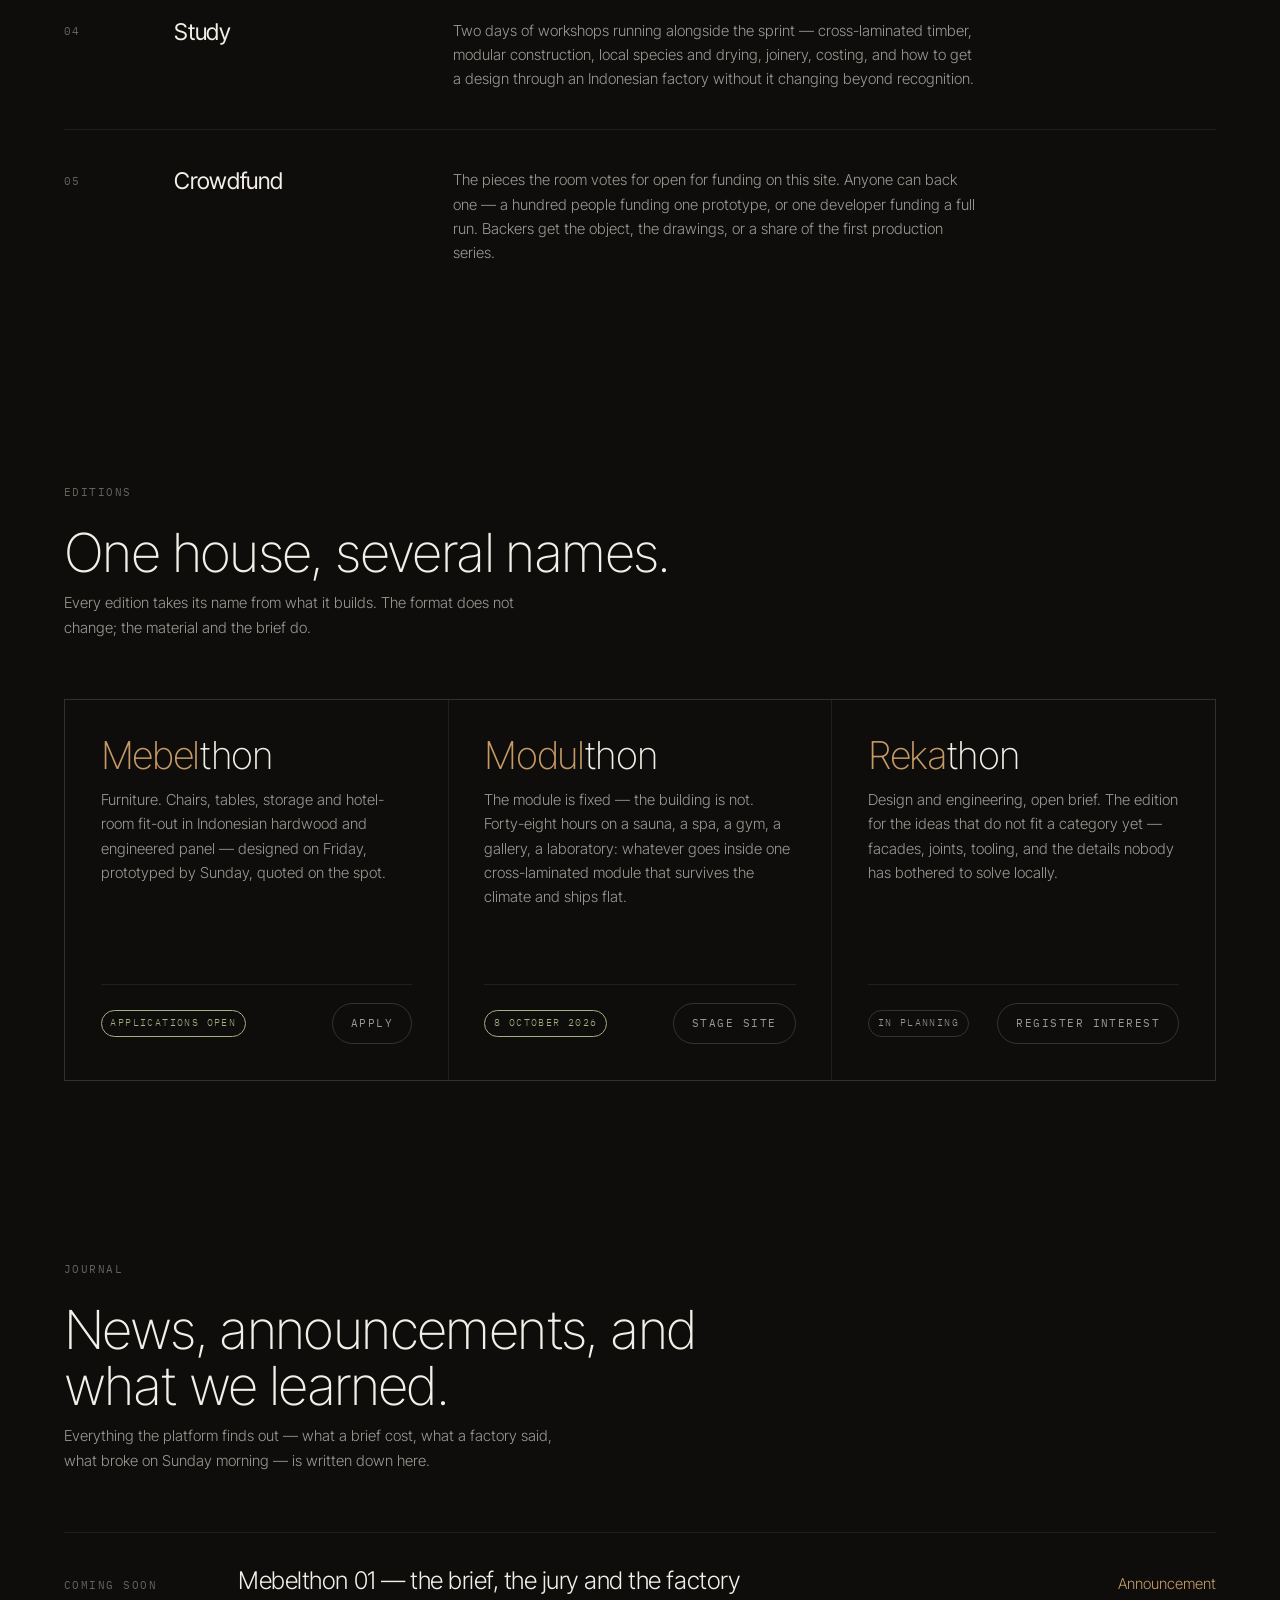
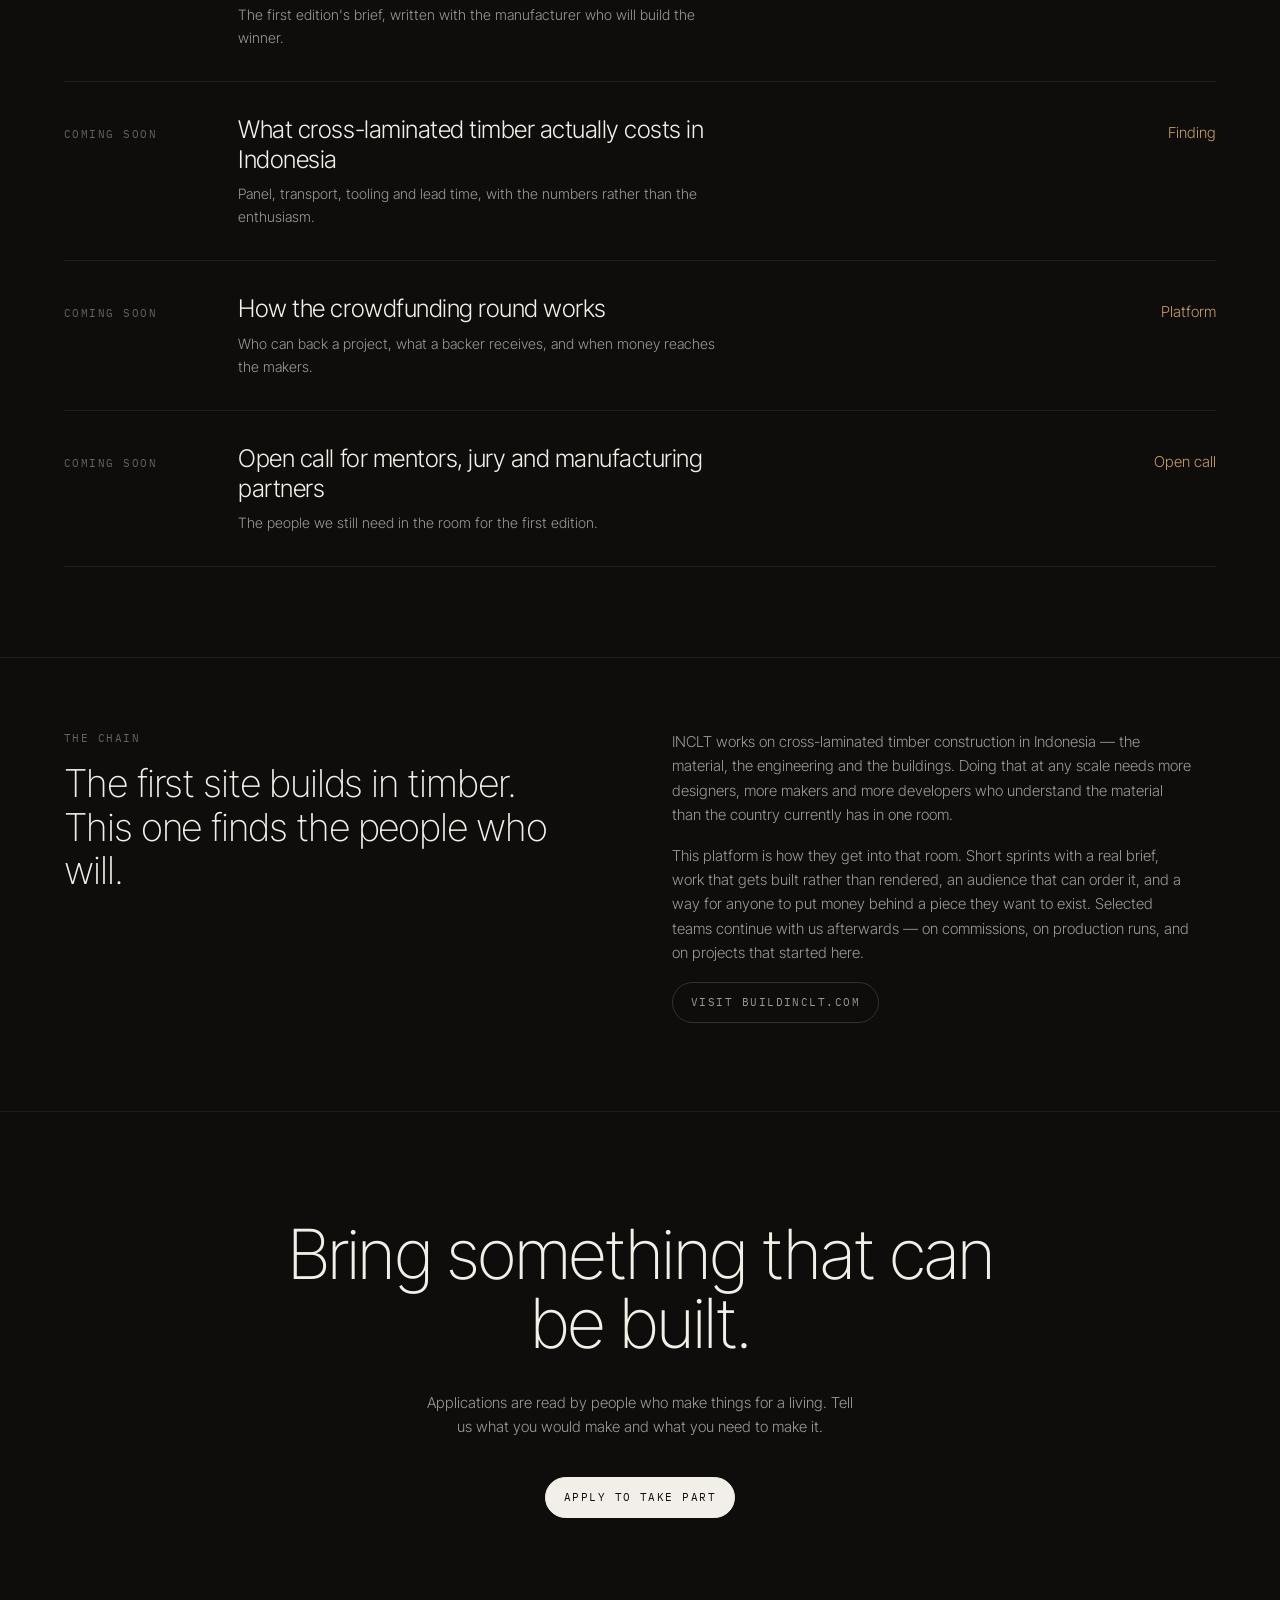
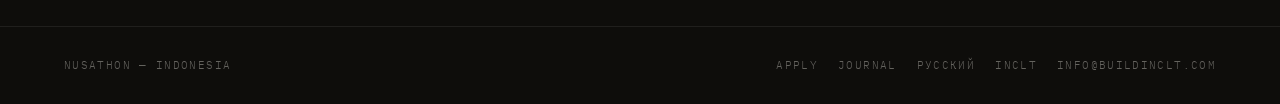
==== commit 57db303f: "Split Modul off from Nusa, and reconcile what that breaks Modulthon is its own project now, with its" ====
--- a/en/index.html
+++ b/en/index.html
@@ -65,10 +65,10 @@
        the page a returning visitor checks, so a stale date costs more here than
        anywhere else on the site. -->
   <div class="wrap"><dl class="strip limit">
-    <div><dt>Next edition</dt><dd>Mebelthon 01</dd></div>
-    <div><dt>When</dt><dd>To be announced</dd></div>
+    <div><dt>Next edition</dt><dd>Modulthon — Stage 01</dd></div>
+    <div><dt>When</dt><dd>8 October 2026</dd></div>
     <div><dt>Where</dt><dd>Bali, Indonesia</dd></div>
-    <div><dt>Applications</dt><dd class="live">Open</dd></div>
+    <div><dt>Registration</dt><dd class="live">Open</dd></div>
   </dl></div>
 
   <section class="sec wrap limit" id="program">
@@ -161,13 +161,13 @@
       <article class="ed">
         <h3 class="ed__name"><em>Modul</em>thon</h3>
         <p class="ed__body">
-          Modular housing. A repeatable dwelling unit in cross-laminated timber
-          — one that survives the climate, ships flat, and costs what a villa
-          developer in Bali can actually sign.
+          The module is fixed — the building is not. Forty-eight hours on a
+          sauna, a spa, a gym, a gallery, a laboratory: whatever goes inside one
+          cross-laminated module that survives the climate and ships flat.
         </p>
         <div class="ed__foot">
-          <span class="state state--soon">Announced soon</span>
-          <a class="btn btn--ghost" href="./apply.html">Register interest</a>
+          <span class="state state--open">8 October 2026</span>
+          <a class="btn btn--ghost" href="https://modulthon.com" rel="noopener">Stage site</a>
         </div>
       </article>
 
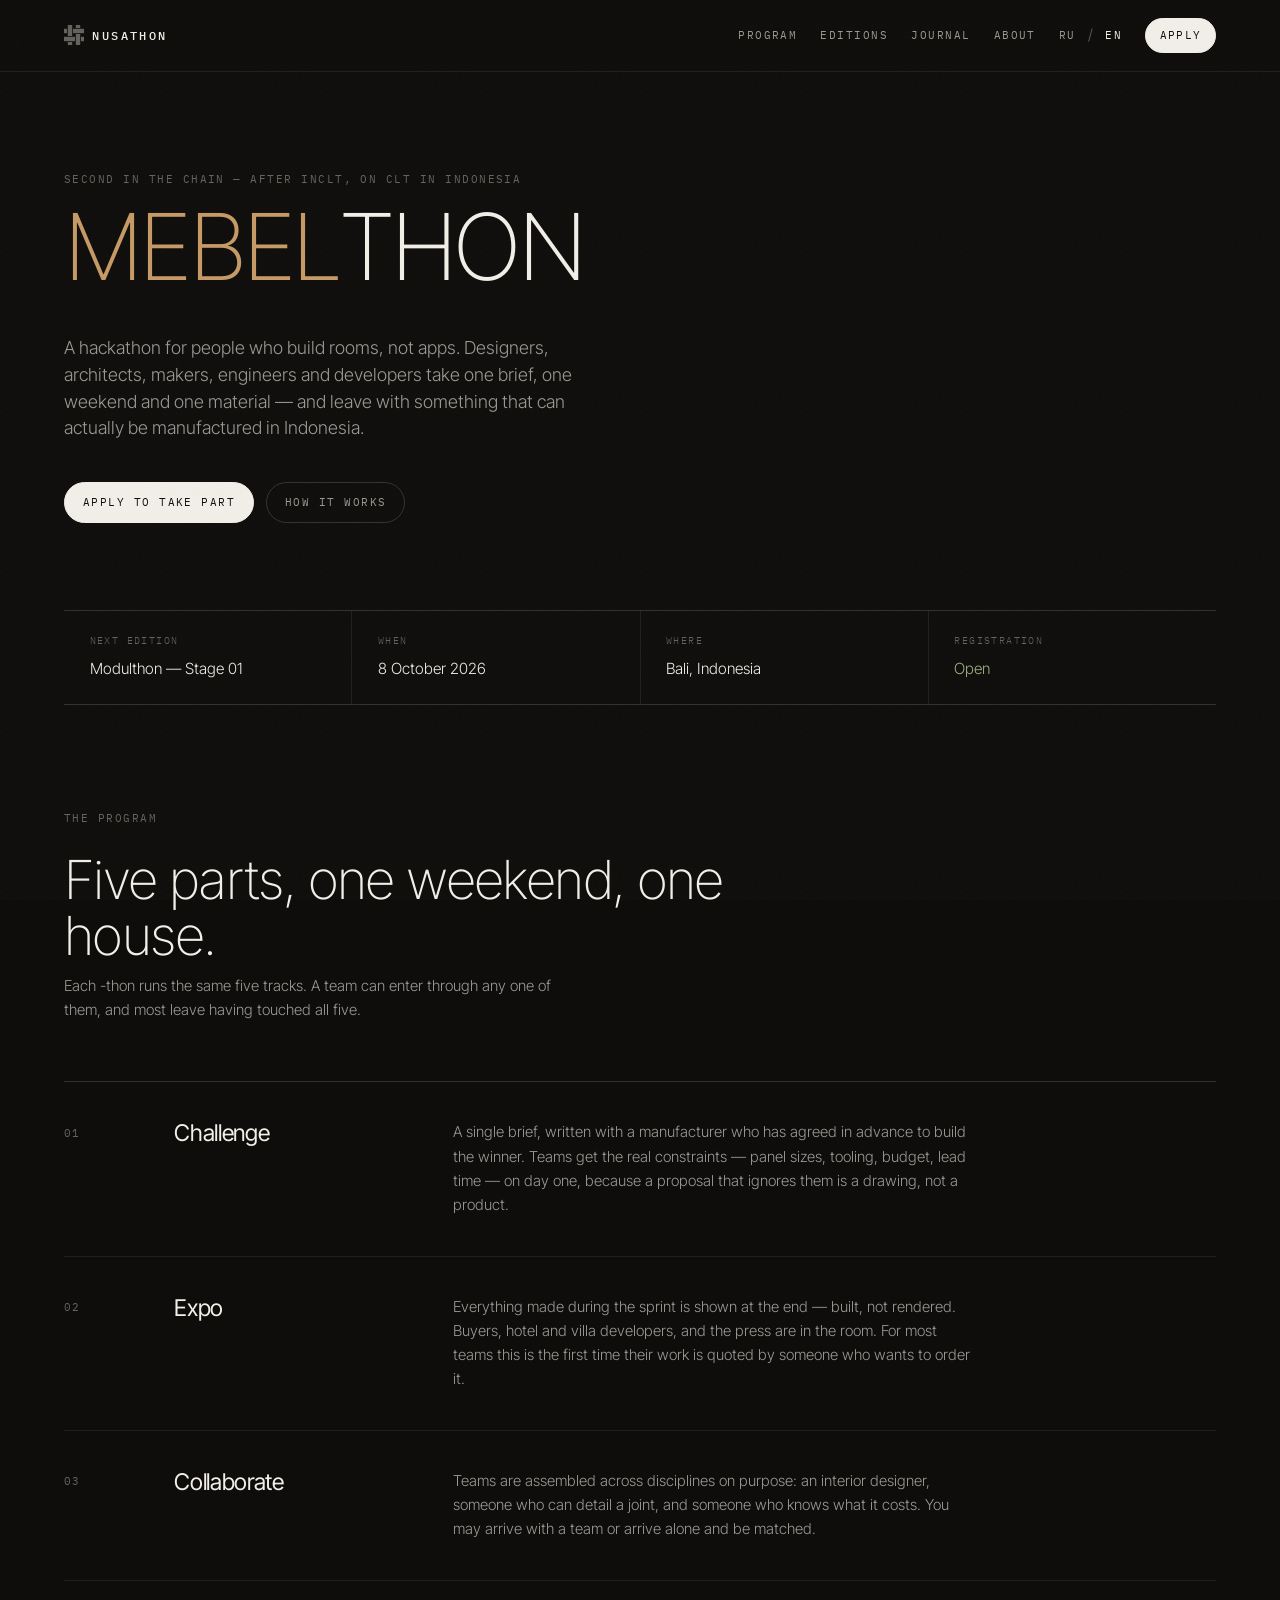
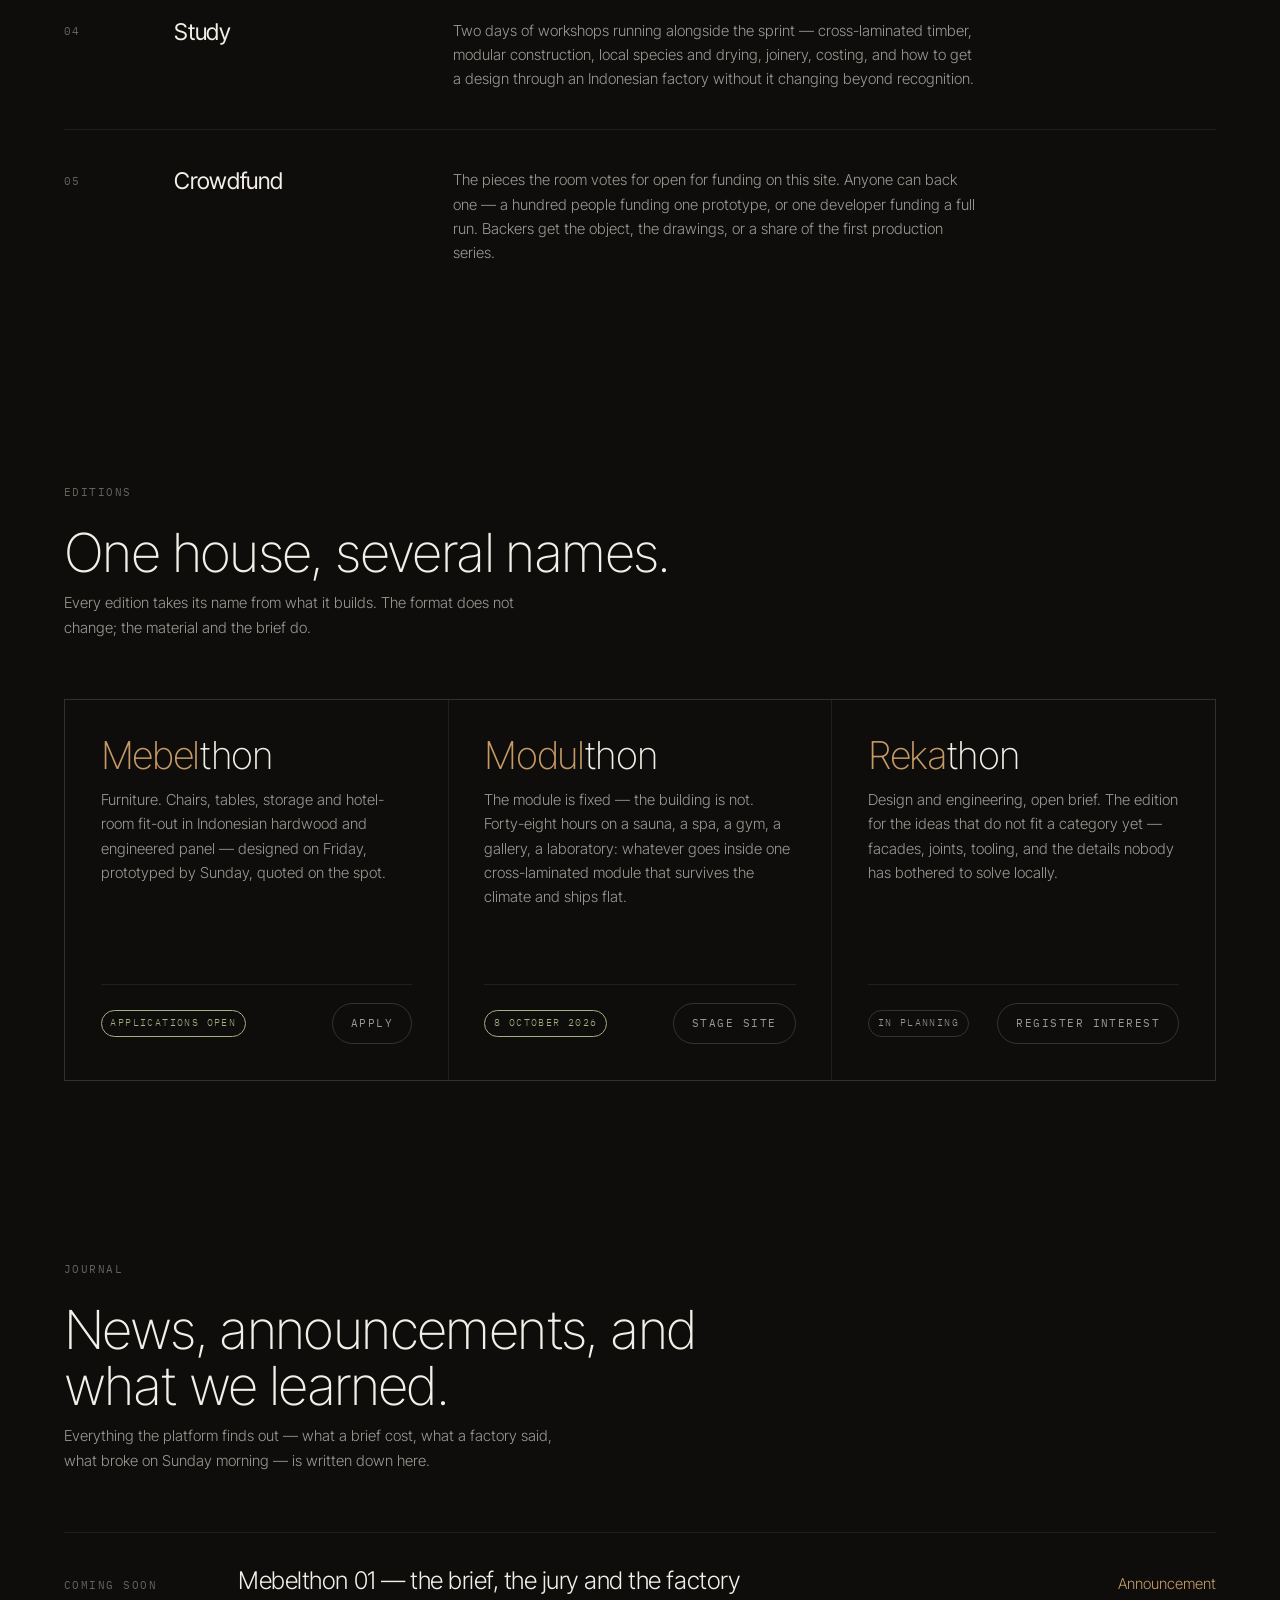
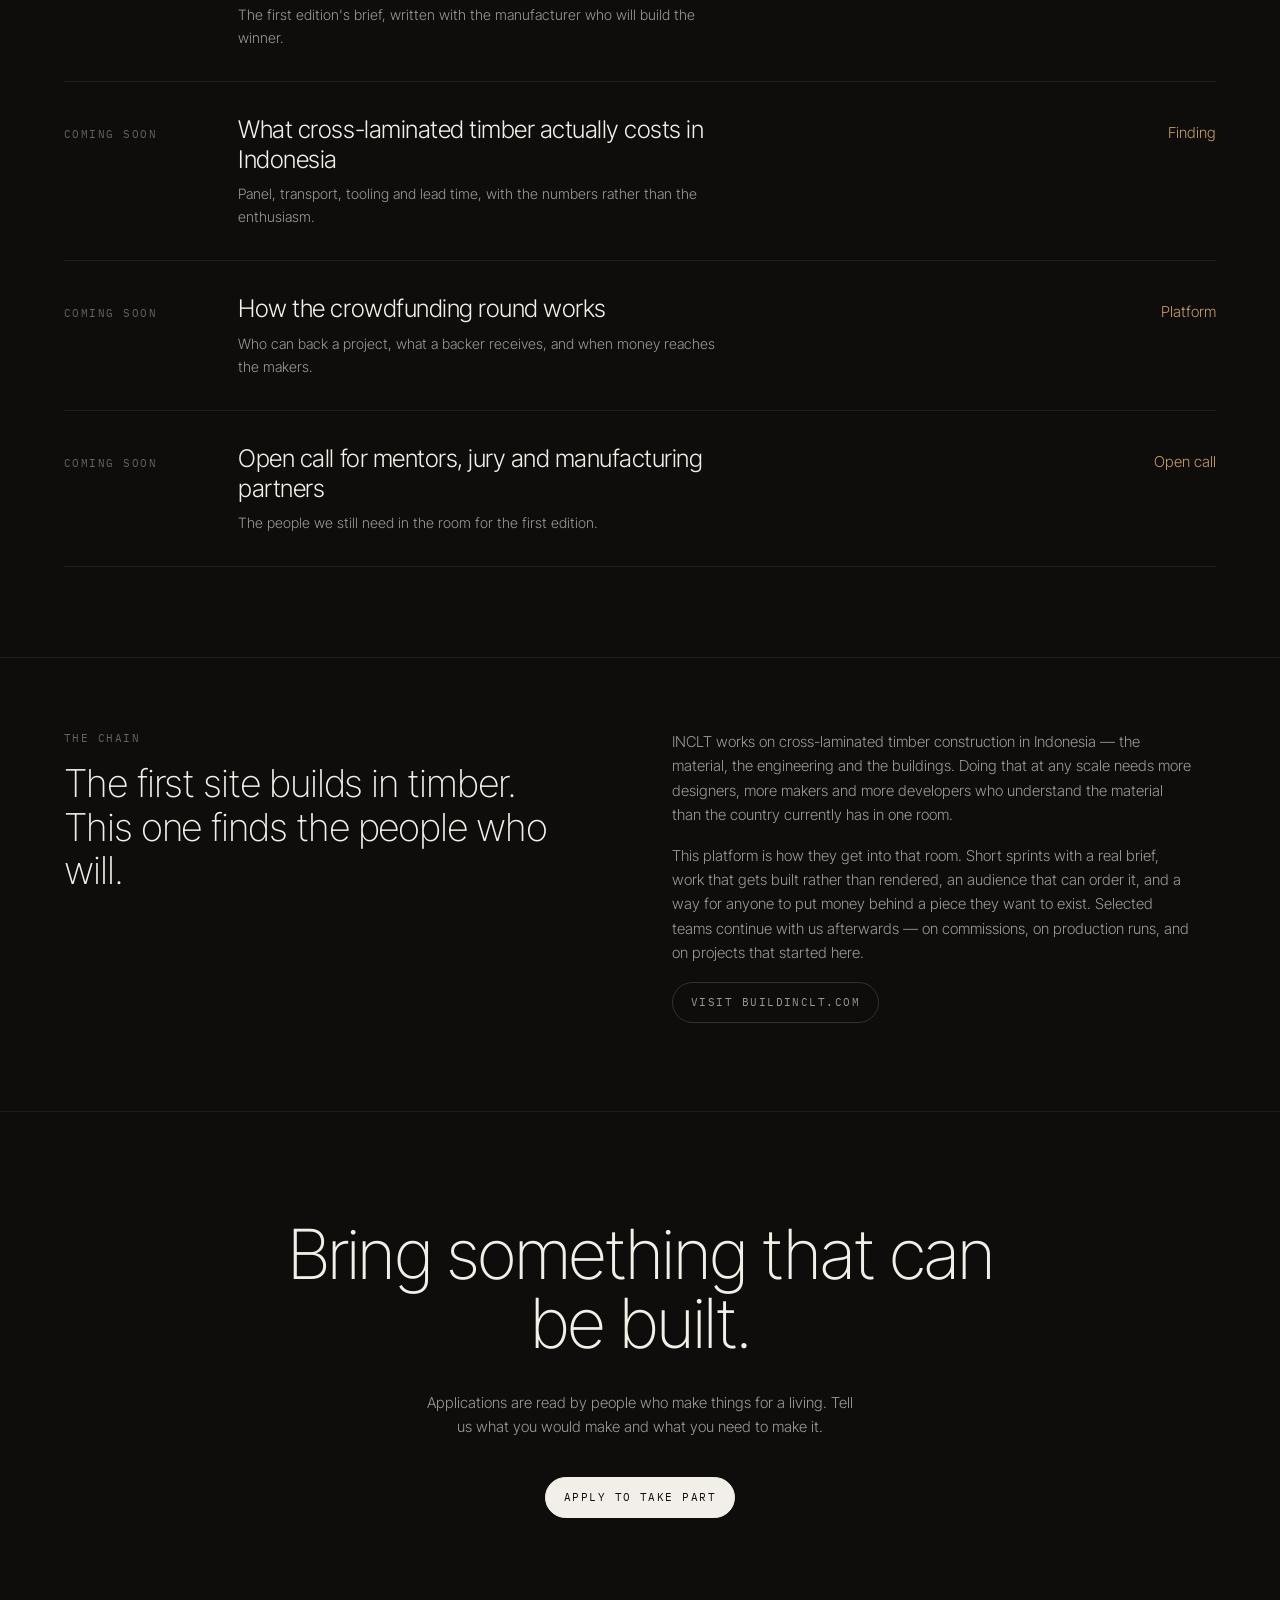
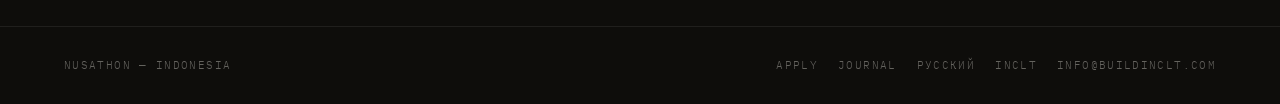
==== commit d9dc6993: "Join the three domains into one company, and open a library Cross-links between sites one company ow" ====
--- a/en/index.html
+++ b/en/index.html
@@ -23,9 +23,16 @@
 {
   "@context": "https://schema.org",
   "@type": "Organization",
+  "@id": "https://nusathon.com/#organization",
   "name": "NUSATHON",
   "url": "https://nusathon.com/",
   "description": "Build sprints and a crowdfunding platform for timber, furniture and modular housing in Indonesia.",
+  "parentOrganization": {
+    "@type": "Organization",
+    "@id": "https://buildinclt.com/#organization",
+    "name": "INCLT",
+    "url": "https://buildinclt.com/"
+  },
   "areaServed": { "@type": "Country", "name": "Indonesia" }
 }
 </script>
--- a/assets/style.css
+++ b/assets/style.css
@@ -320,6 +320,65 @@
   border: 1px dashed var(--line-2);
 }
 .shot__cap { position: relative; }
+
+/* ── библиотека ─────────────────────────────────────────────────────────── */
+
+/* Горизонтальная лента карточек. Прокрутка родная, со снапом: на телефоне
+   это привычный жест, на десктопе работает трекпад и shift+колесо, и ни одна
+   строчка на это не потрачена. Стрелки не рисуем — их нечем обслуживать без
+   скрипта, а карточка, торчащая за край, и так говорит, что там есть ещё. */
+.lib {
+  display: grid;
+  grid-auto-flow: column;
+  grid-auto-columns: minmax(260px, 22vw);
+  gap: clamp(12px, 1.4vw, 22px);
+  overflow-x: auto;
+  scroll-snap-type: x mandatory;
+  overscroll-behavior-x: contain;
+  padding-bottom: 18px;
+  /* Полоса выходит за поля страницы и упирается в край экрана — так видно,
+     что она продолжается, а не обрывается по колонке текста. */
+  margin-inline: calc(var(--gut) * -1);
+  padding-inline: var(--gut);
+  /* Без этого снап считает началом границу контейнера, а не край поля: первая
+     карточка притягивается под самый край экрана, и браузер молча прокручивает
+     ленту на величину отступа, чтобы это выполнить. */
+  scroll-padding-inline: var(--gut);
+  scrollbar-width: thin;
+  scrollbar-color: var(--line) transparent;
+}
+.lib::-webkit-scrollbar { height: 3px; }
+.lib::-webkit-scrollbar-thumb { background: var(--line); }
+@media (max-width: 620px) { .lib { grid-auto-columns: minmax(230px, 78vw); } }
+
+.card {
+  scroll-snap-align: start;
+  display: flex;
+  flex-direction: column;
+  gap: 12px;
+  text-decoration: none;
+  color: inherit;
+}
+.card__shot {
+  position: relative;
+  aspect-ratio: 4 / 3;
+  background: var(--ground-2);
+  border: 1px solid var(--line-2);
+  overflow: hidden;
+}
+.card__shot img { width: 100%; height: 100%; object-fit: cover;
+                  transition: transform 0.9s var(--ease); }
+.card:hover .card__shot img { transform: scale(1.04); }
+.card__shot .shot__slot { font-size: 9.5px; }
+.card__kind { color: var(--wood); }
+.card__title { margin: 0; font-weight: 300; font-size: clamp(17px, 1.5vw, 22px);
+               line-height: 1.22; letter-spacing: -0.02em;
+               transition: color 0.3s var(--ease); }
+.card:hover .card__title { color: var(--wood); }
+.card__sum { margin: 0; color: var(--muted); font-size: 0.92em; }
+.card__src { margin: auto 0 0; padding-top: 10px; border-top: 1px solid var(--line-2);
+             color: var(--muted-2); font-family: var(--mono); font-size: 9.5px;
+             letter-spacing: 0.12em; text-transform: uppercase; }
 
 /* ── издания ────────────────────────────────────────────────────────────── */
 
